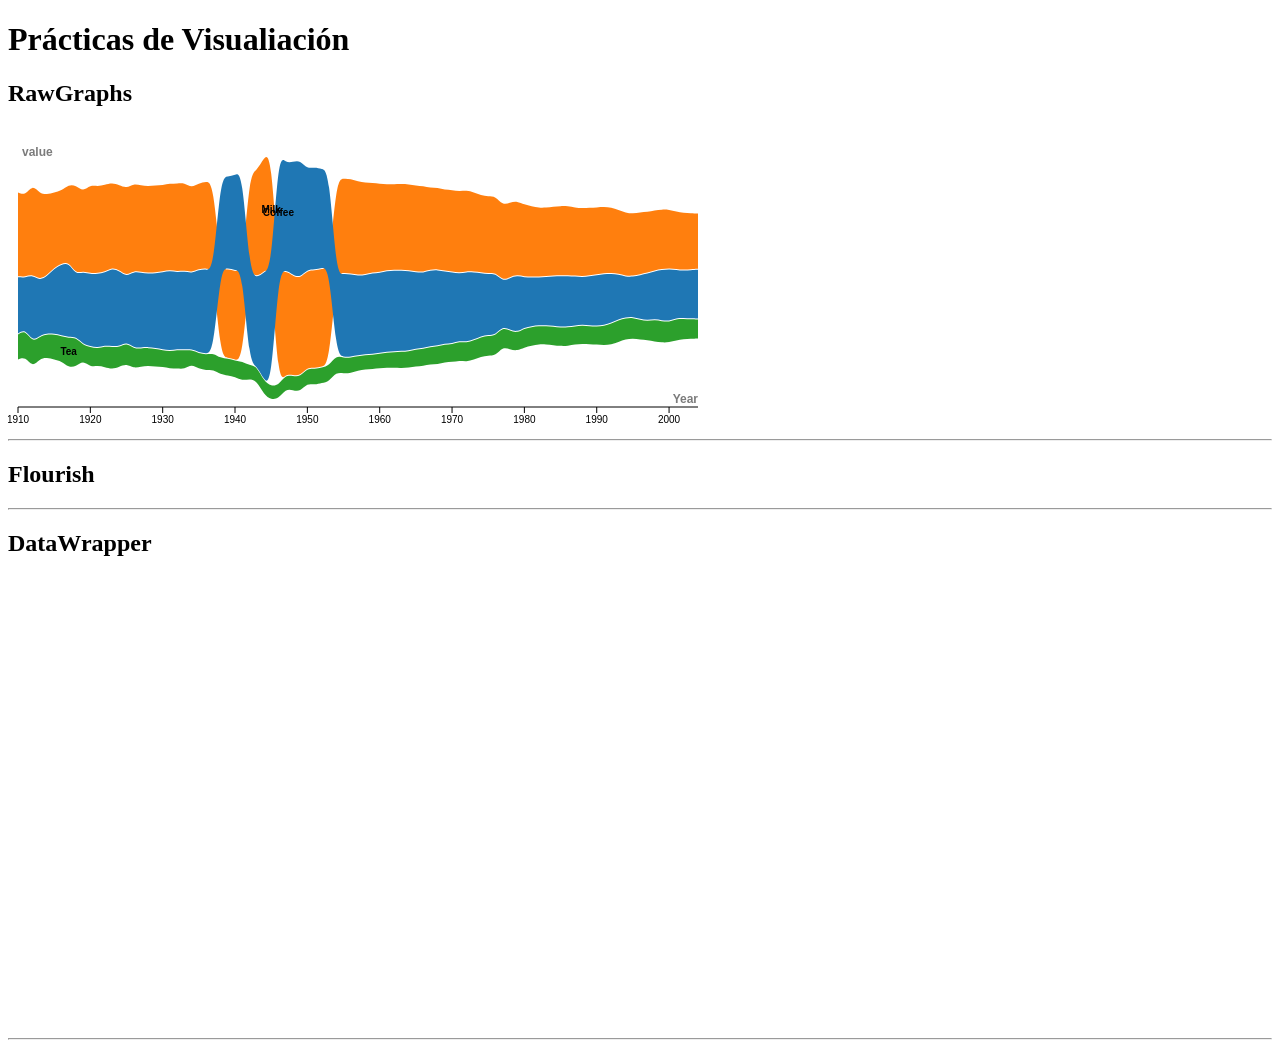
==== index.html @ 0531e0f3 "Insertando grafico de datawrapper" ====
<!DOCTYPE html>
<html>
<head>
  <meta charset="utf-8">
  <meta name="viewport" content="width=device-width">
  <title>mis trabajos de infovis</title>
</head>
<body>
  <h1>Prácticas de Visualiación</h1>
  <h2>RawGraphs</h2>
  <object type="image/svg+xml" data="leche_te_cafe.svg"></object> 
  <hr>
 <h2>Flourish</h2>
  <div class="flourish-embed flourish-chart" data-src="visualisation/30003334">
    <script src="https://public.flourish.studio/resources/embed.js"></script>
    <noscript><img src="https://public.flourish.studio/visualisation/30003334/thumbnail" width="100%" alt="chart visualization" /></noscript>
  </div>
  <hr>
  <h2>DataWrapper</h2>
  <iframe title="Male and Female  preferences for pizza toppings" aria-label="Range Plot" id="datawrapper-chart-iHEsL" src="https://datawrapper.dwcdn.net/iHEsL/1/" scrolling="no" frameborder="0" style="width: 0; min-width: 100% !important; border: none;" height="450" data-external="1"></iframe>
  <script type="text/javascript">(function(){function e(){window.addEventListener(`message`,function(e){if(e.data[`datawrapper-height`]!==void 0){var t=document.querySelectorAll(`iframe`);for(var n in e.data[`datawrapper-height`])for(var r=0,i;i=t[r];r++)if(i.contentWindow===e.source){var a=e.data[`datawrapper-height`][n]+`px`;i.style.height=a}}})}e()})();</script>
  <hr>
</body>
</html>
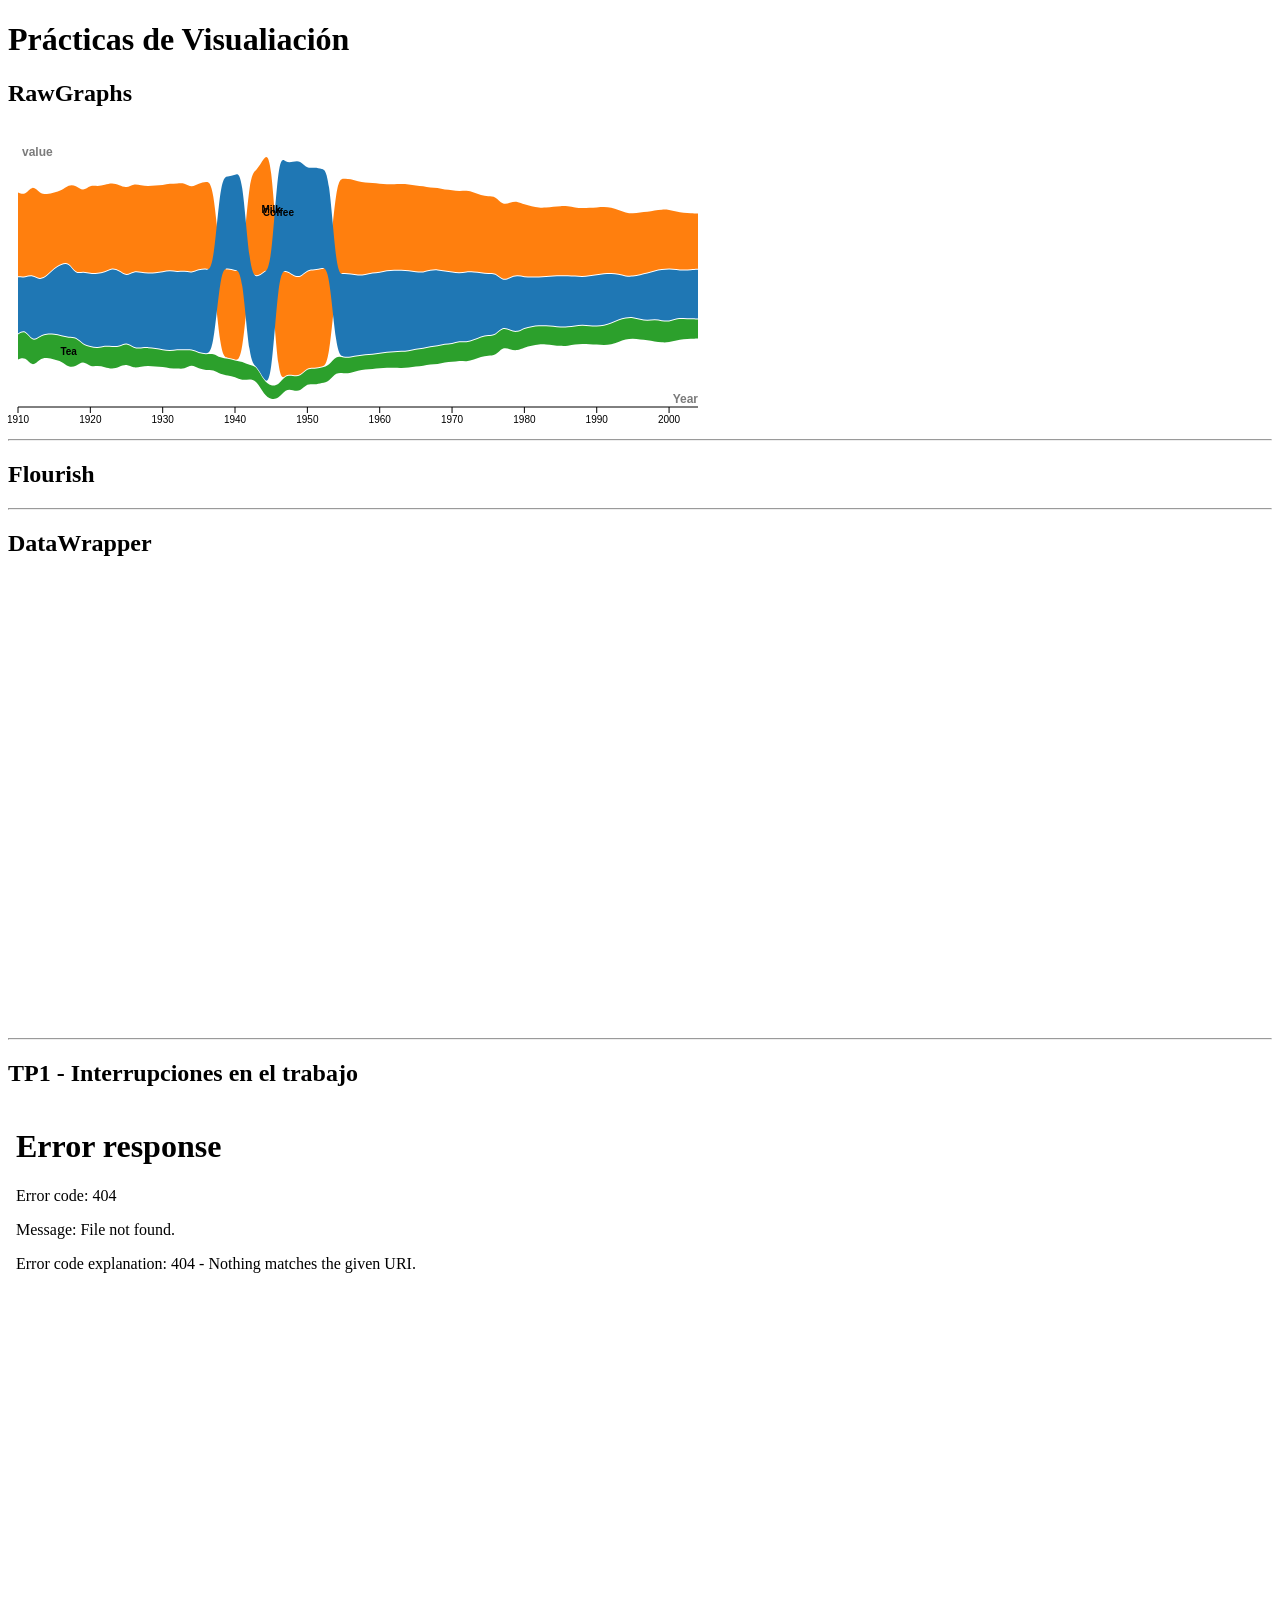
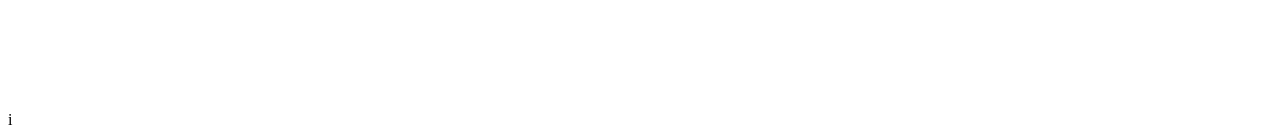
==== commit db54cf6d: "subiendo visualizacion 1" ====
--- a/index.html
+++ b/index.html
@@ -20,5 +20,8 @@
   <iframe title="Male and Female  preferences for pizza toppings" aria-label="Range Plot" id="datawrapper-chart-iHEsL" src="https://datawrapper.dwcdn.net/iHEsL/1/" scrolling="no" frameborder="0" style="width: 0; min-width: 100% !important; border: none;" height="450" data-external="1"></iframe>
   <script type="text/javascript">(function(){function e(){window.addEventListener(`message`,function(e){if(e.data[`datawrapper-height`]!==void 0){var t=document.querySelectorAll(`iframe`);for(var n in e.data[`datawrapper-height`])for(var r=0,i;i=t[r];r++)if(i.contentWindow===e.source){var a=e.data[`datawrapper-height`][n]+`px`;i.style.height=a}}})}e()})();</script>
   <hr>
+  <h2>TP1 - Interrupciones en el trabajo</h2>
+  
+<iframe src="TP1/index.html" style="width: 100%; height: 600px; border: none; border-radius: 8px;"></iframe>i
 </body>
 </html>
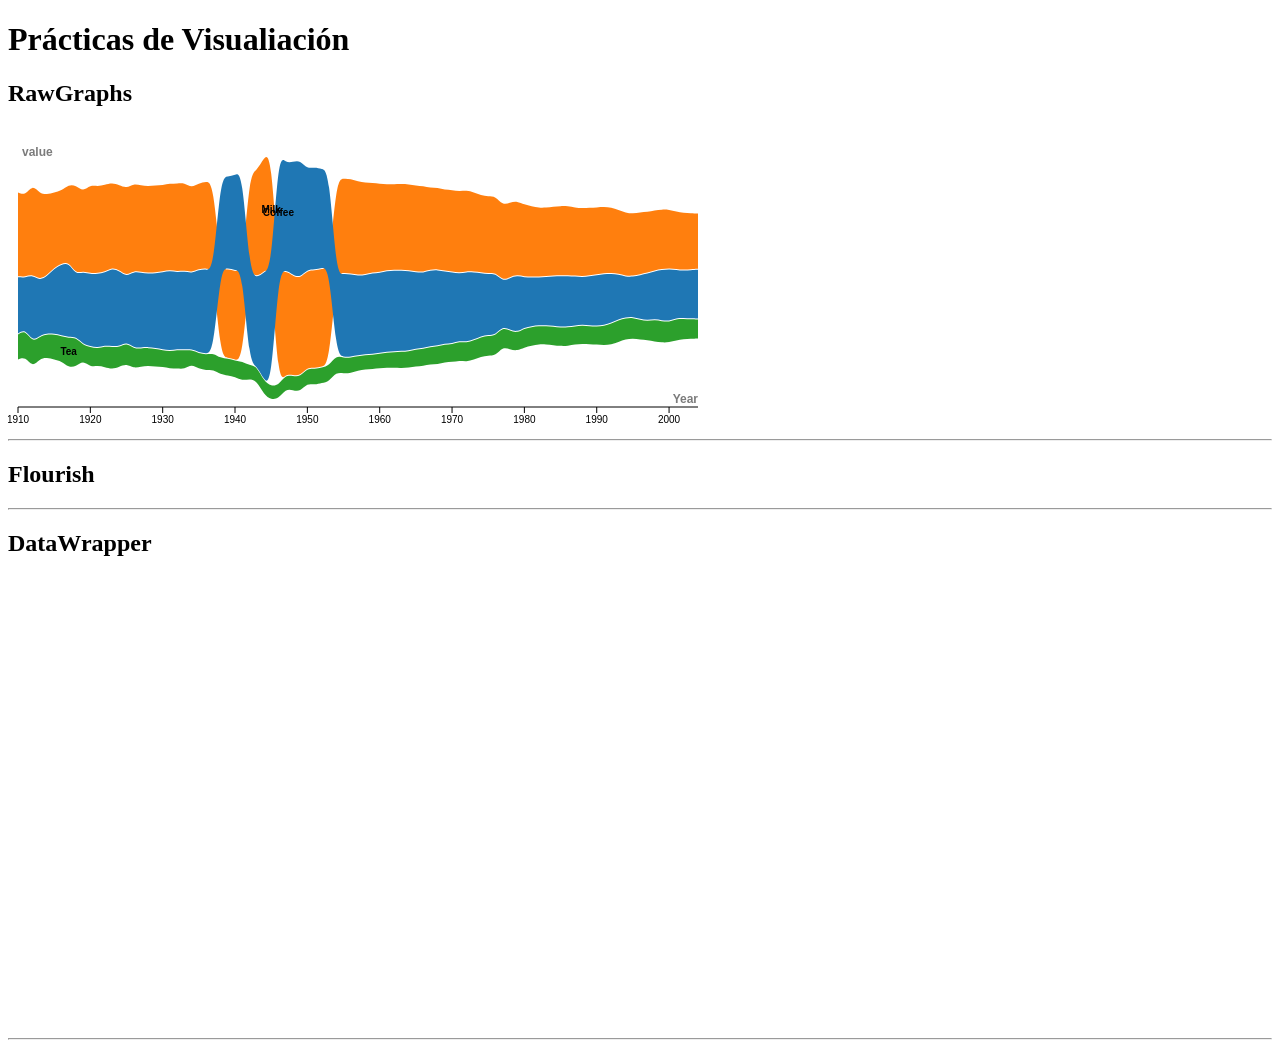
==== commit f89c24de: "Remove TP1 section Removed the section for 'TP1 - Interrupciones en el trabajo' and its associated i" ====
--- a/index.html
+++ b/index.html
@@ -20,8 +20,6 @@
   <iframe title="Male and Female  preferences for pizza toppings" aria-label="Range Plot" id="datawrapper-chart-iHEsL" src="https://datawrapper.dwcdn.net/iHEsL/1/" scrolling="no" frameborder="0" style="width: 0; min-width: 100% !important; border: none;" height="450" data-external="1"></iframe>
   <script type="text/javascript">(function(){function e(){window.addEventListener(`message`,function(e){if(e.data[`datawrapper-height`]!==void 0){var t=document.querySelectorAll(`iframe`);for(var n in e.data[`datawrapper-height`])for(var r=0,i;i=t[r];r++)if(i.contentWindow===e.source){var a=e.data[`datawrapper-height`][n]+`px`;i.style.height=a}}})}e()})();</script>
   <hr>
-  <h2>TP1 - Interrupciones en el trabajo</h2>
-  
-<iframe src="TP1/index.html" style="width: 100%; height: 600px; border: none; border-radius: 8px;"></iframe>i
+
 </body>
 </html>
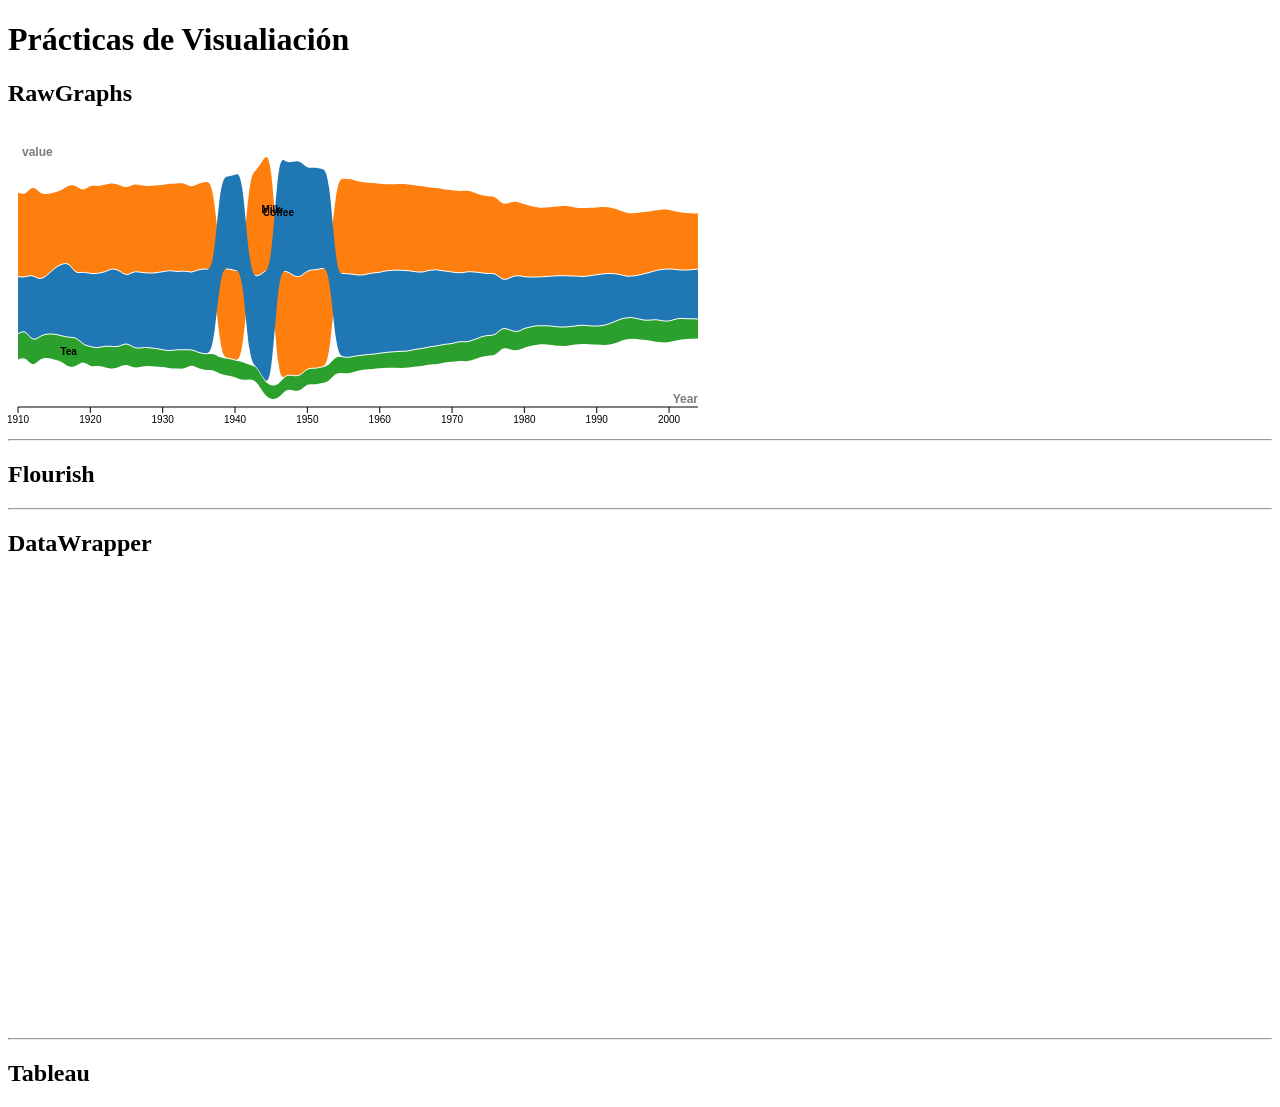
==== commit 0c43da61: "Add Tableau visualization to index.html" ====
--- a/index.html
+++ b/index.html
@@ -20,6 +20,12 @@
   <iframe title="Male and Female  preferences for pizza toppings" aria-label="Range Plot" id="datawrapper-chart-iHEsL" src="https://datawrapper.dwcdn.net/iHEsL/1/" scrolling="no" frameborder="0" style="width: 0; min-width: 100% !important; border: none;" height="450" data-external="1"></iframe>
   <script type="text/javascript">(function(){function e(){window.addEventListener(`message`,function(e){if(e.data[`datawrapper-height`]!==void 0){var t=document.querySelectorAll(`iframe`);for(var n in e.data[`datawrapper-height`])for(var r=0,i;i=t[r];r++)if(i.contentWindow===e.source){var a=e.data[`datawrapper-height`][n]+`px`;i.style.height=a}}})}e()})();</script>
   <hr>
-
+  <div>
+    <h2>Tableau</h2>
+  <div class='tableauPlaceholder' id='viz1787877142143' style='position: relative'>
+    <noscript><a href='#'>
+      <img alt='Sheet 1 ' src='https:&#47;&#47;public.tableau.com&#47;static&#47;images&#47;ca&#47;cantidad_17878771002580&#47;Sheet1&#47;1_rss.png' style='border: none' /></a></noscript><object class='tableauViz'  style='display:none;'><param name='host_url' value='https%3A%2F%2Fpublic.tableau.com%2F' /> <param name='embed_code_version' value='3' /> <param name='site_root' value='' /><param name='name' value='cantidad_17878771002580&#47;Sheet1' /><param name='tabs' value='no' /><param name='toolbar' value='yes' /><param name='static_image' value='https:&#47;&#47;public.tableau.com&#47;static&#47;images&#47;ca&#47;cantidad_17878771002580&#47;Sheet1&#47;1.png' /> <param name='animate_transition' value='yes' /><param name='display_static_image' value='yes' /><param name='display_spinner' value='yes' /><param name='display_overlay' value='yes' /><param name='display_count' value='yes' /><param name='language' value='en-US' /><param name='filter' value='publish=yes' /></object></div>                <script type='text/javascript'>                    var divElement = document.getElementById('viz1787877142143');                    var vizElement = divElement.getElementsByTagName('object')[0];                    vizElement.style.width='100%';vizElement.style.height=(divElement.offsetWidth*0.75)+'px';                    var scriptElement = document.createElement('script');                    scriptElement.src = 'https://public.tableau.com/javascripts/api/viz_v1.js';                    vizElement.parentNode.insertBefore(scriptElement, vizElement);                </script>
+  </div>
 </body>
+  <footer></footer>
 </html>
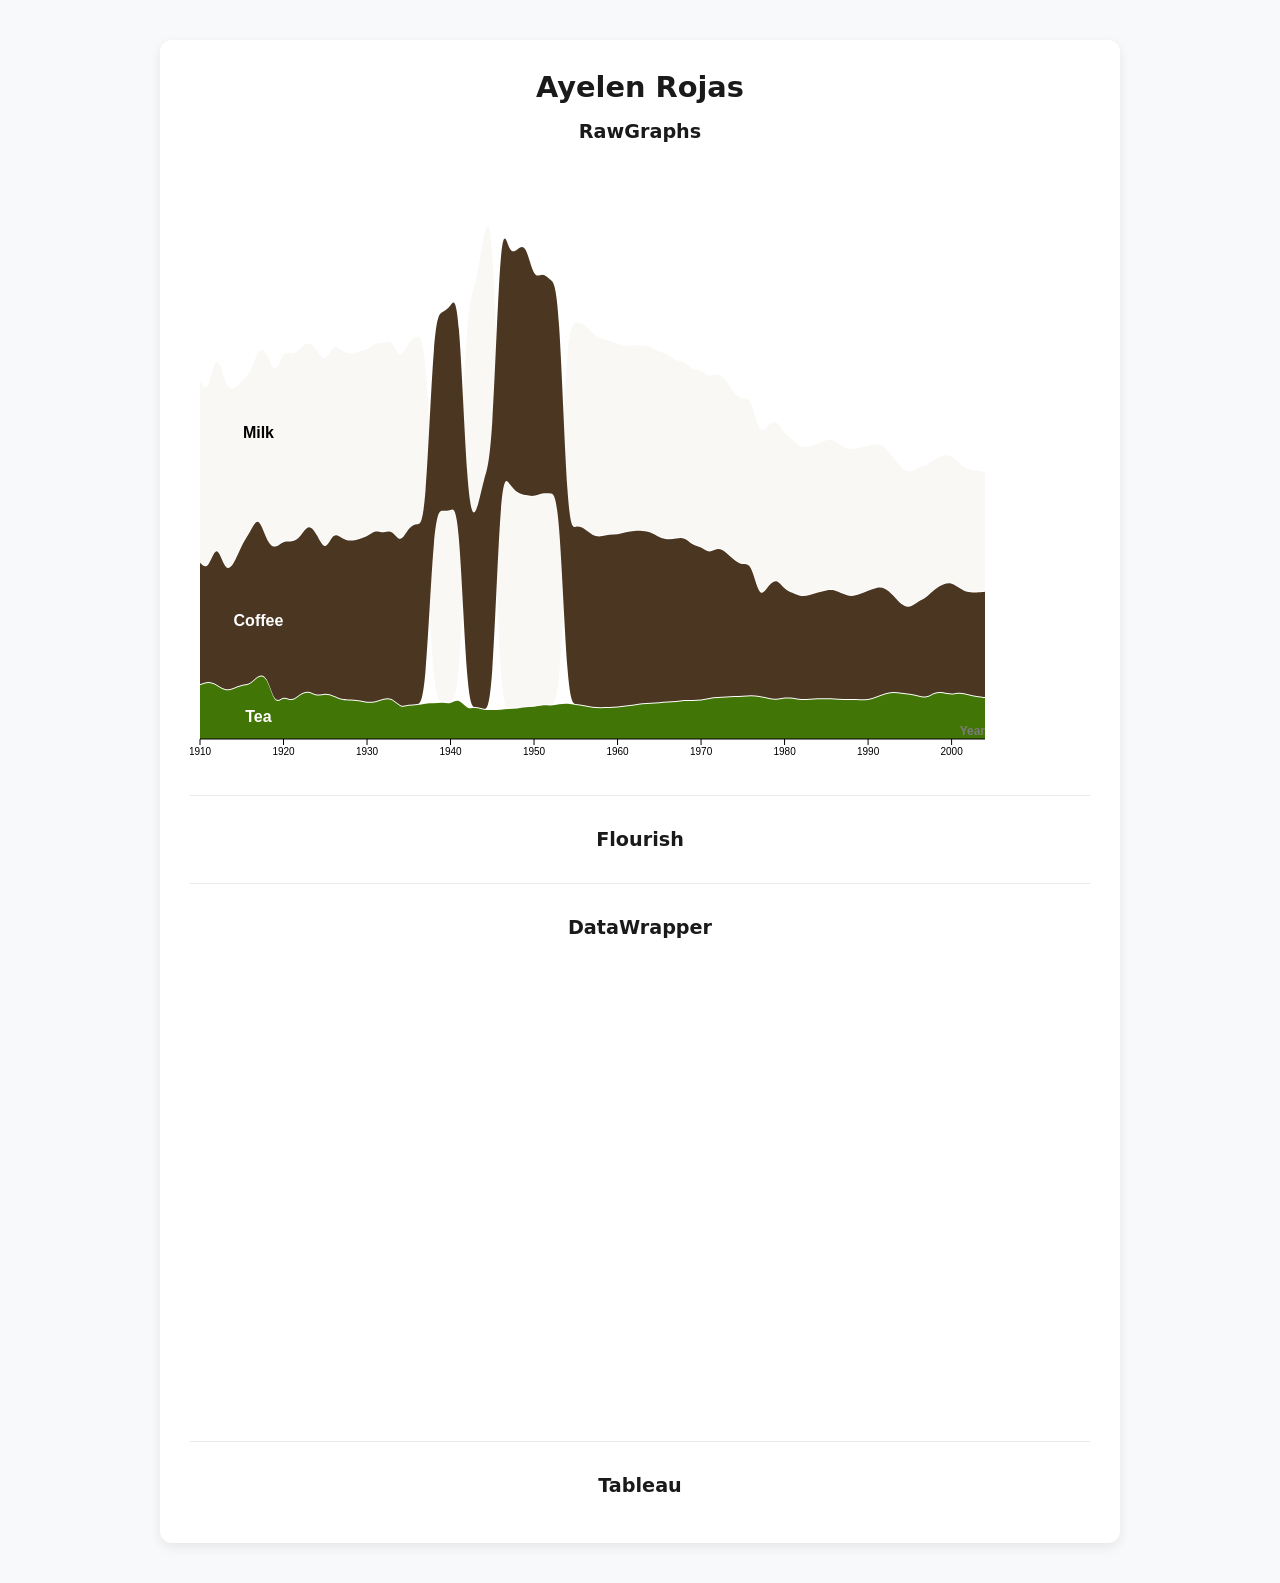
==== commit 8c431dee: "mejorando visualizacion en RawGraphs" ====
--- a/index.html
+++ b/index.html
@@ -4,11 +4,14 @@
   <meta charset="utf-8">
   <meta name="viewport" content="width=device-width">
   <title>mis trabajos de infovis</title>
+  <link rel="stylesheet" href="style.css">
 </head>
 <body>
-  <h1>Prácticas de Visualiación</h1>
+  <div class="container">
+  <h1>Ayelen Rojas</h1>
+  
   <h2>RawGraphs</h2>
-  <object type="image/svg+xml" data="leche_te_cafe.svg"></object> 
+  <object type="image/svg+xml" data="milk-coffee-tea.svg"></object> 
   <hr>
  <h2>Flourish</h2>
   <div class="flourish-embed flourish-chart" data-src="visualisation/30003334">
@@ -24,8 +27,10 @@
     <h2>Tableau</h2>
   <div class='tableauPlaceholder' id='viz1787877142143' style='position: relative'>
     <noscript><a href='#'>
-      <img alt='Sheet 1 ' src='https:&#47;&#47;public.tableau.com&#47;static&#47;images&#47;ca&#47;cantidad_17878771002580&#47;Sheet1&#47;1_rss.png' style='border: none' /></a></noscript><object class='tableauViz'  style='display:none;'><param name='host_url' value='https%3A%2F%2Fpublic.tableau.com%2F' /> <param name='embed_code_version' value='3' /> <param name='site_root' value='' /><param name='name' value='cantidad_17878771002580&#47;Sheet1' /><param name='tabs' value='no' /><param name='toolbar' value='yes' /><param name='static_image' value='https:&#47;&#47;public.tableau.com&#47;static&#47;images&#47;ca&#47;cantidad_17878771002580&#47;Sheet1&#47;1.png' /> <param name='animate_transition' value='yes' /><param name='display_static_image' value='yes' /><param name='display_spinner' value='yes' /><param name='display_overlay' value='yes' /><param name='display_count' value='yes' /><param name='language' value='en-US' /><param name='filter' value='publish=yes' /></object></div>                <script type='text/javascript'>                    var divElement = document.getElementById('viz1787877142143');                    var vizElement = divElement.getElementsByTagName('object')[0];                    vizElement.style.width='100%';vizElement.style.height=(divElement.offsetWidth*0.75)+'px';                    var scriptElement = document.createElement('script');                    scriptElement.src = 'https://public.tableau.com/javascripts/api/viz_v1.js';                    vizElement.parentNode.insertBefore(scriptElement, vizElement);                </script>
+      <img alt='Data ' src='https:&#47;&#47;public.tableau.com&#47;static&#47;images&#47;ca&#47;cantidad_17878771002580&#47;Sheet1&#47;1_rss.png' style='border: none' /></a></noscript><object class='tableauViz'  style='display:none;'><param name='host_url' value='https%3A%2F%2Fpublic.tableau.com%2F' /> <param name='embed_code_version' value='3' /> <param name='site_root' value='' /><param name='name' value='cantidad_17878771002580&#47;Sheet1' /><param name='tabs' value='no' /><param name='toolbar' value='yes' /><param name='static_image' value='https:&#47;&#47;public.tableau.com&#47;static&#47;images&#47;ca&#47;cantidad_17878771002580&#47;Sheet1&#47;1.png' /> <param name='animate_transition' value='yes' /><param name='display_static_image' value='yes' /><param name='display_spinner' value='yes' /><param name='display_overlay' value='yes' /><param name='display_count' value='yes' /><param name='language' value='en-US' /><param name='filter' value='publish=yes' /></object></div>                <script type='text/javascript'>                    var divElement = document.getElementById('viz1787877142143');                    var vizElement = divElement.getElementsByTagName('object')[0];                    vizElement.style.width='100%';vizElement.style.height=(divElement.offsetWidth*0.75)+'px';                    var scriptElement = document.createElement('script');                    scriptElement.src = 'https://public.tableau.com/javascripts/api/viz_v1.js';                    vizElement.parentNode.insertBefore(scriptElement, vizElement);                </script>
   </div>
+</div>
+<footer></footer>
 </body>
-  <footer></footer>
+  
 </html>
--- a/style.css
+++ b/style.css
@@ -0,0 +1,89 @@
+body {
+    font-family: system-ui, -apple-system, BlinkMacSystemFont, 'Segoe UI', Roboto, Oxygen, Ubuntu, Cantarell, sans-serif;
+    background-color: #f8f9fa;
+    margin: 0;
+    padding: 40px 20px;
+    display: flex;
+    justify-content: center;
+}
+
+.container {
+    width: 100%;
+    max-width: 900px;
+    background: #ffffff;
+    padding: 30px;
+    border-radius: 12px;
+    box-shadow: 0 4px 12px rgba(0, 0, 0, 0.08);
+}
+
+h1 {
+    color: #1a1a1a;
+    font-size: 1.8rem;
+    margin-top: 0;
+    margin-bottom: 8px;
+    text-align: center;
+}
+
+h2 {
+    color: #1a1a1a;
+    font-size: 1.2rem;
+    margin-bottom: 16px;
+    text-align: center;
+}
+
+p {
+    color: #666;
+    margin-bottom: 24px;
+    line-height: 1.5;
+    text-align: center;
+}
+
+hr {
+    border: none;
+    border-top: 1px solid #e9ecef;
+    margin: 32px 0;
+}
+
+/* Bloque contenedor de cada gráfico: centra y da aire uniforme */
+.chart-block {
+    display: flex;
+    flex-direction: column;
+    align-items: center;
+    width: 100%;
+    margin-bottom: 8px;
+}
+
+.chart-block object,
+.chart-block svg,
+.chart-block iframe,
+.chart-block img,
+.chart-block .flourish-embed,
+.chart-block .tableauPlaceholder {
+    width: 100%;
+    max-width: 700px;
+    height: auto;
+    margin: 0 auto;
+    box-sizing: border-box;
+}
+
+.chart-block .flourish-embed {
+    display: flex;
+    justify-content: center;
+}
+
+/* RawGraphs (SVG 700x300 vía viewBox): fijamos la proporción para que el
+   <object> escale completo en pantallas angostas en vez de recortarse. */
+.chart-block object[type="image/svg+xml"] {
+    aspect-ratio: 7 / 3;
+}
+
+/* El script de Tableau fija width/height en px sobre el <object> interno;
+   forzamos que respete el ancho real del bloque para que no desborde el contenedor. */
+.chart-block .tableauPlaceholder,
+.chart-block .tableauPlaceholder object,
+.chart-block .tableauPlaceholder .tableauViz {
+    width: 100% !important;
+    max-width: 700px;
+    height: auto !important;
+    aspect-ratio: 4 / 3;
+}
